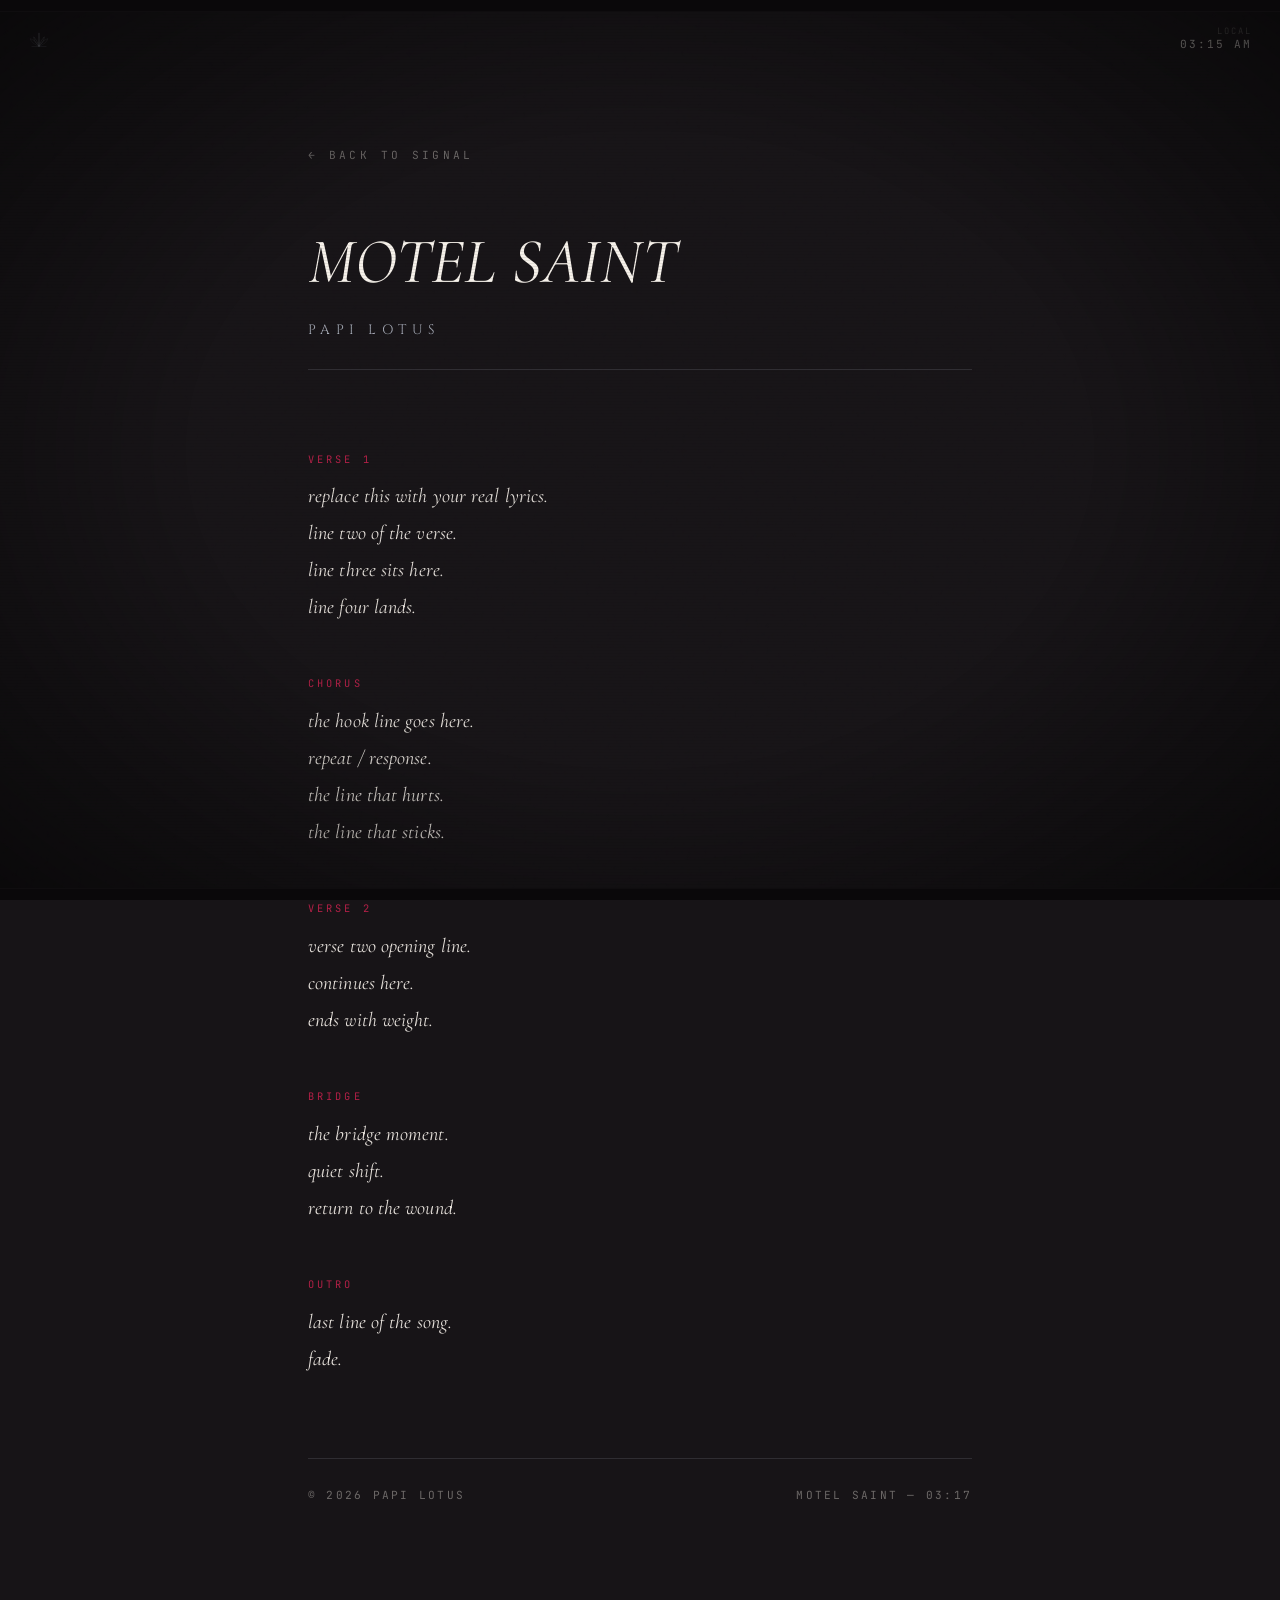
==== docs/lyrics.html @ 9700f956 "Deploy landing page from docs/ for GitHub Pages Unpack the finished PAPI LOTUS site from papilotus-w" ====
<!DOCTYPE html>
<html lang="en">
<head>
  <meta charset="UTF-8" />
  <meta name="viewport" content="width=device-width, initial-scale=1.0" />
  <title>MOTEL SAINT — lyrics · PAPI LOTUS</title>
  <meta name="description" content="Lyrics for MOTEL SAINT by PAPI LOTUS." />
  <link rel="icon" type="image/svg+xml" href="assets/favicon.svg" />
  <link rel="preconnect" href="https://fonts.googleapis.com" />
  <link rel="preconnect" href="https://fonts.gstatic.com" crossorigin />
  <link
    href="https://fonts.googleapis.com/css2?family=Cinzel:wght@300;400;500&family=Cormorant+Garamond:ital,wght@0,300;0,400;0,500;1,300;1,400&family=JetBrains+Mono:wght@200;300;400&display=swap"
    rel="stylesheet"
  />
  <link rel="stylesheet" href="styles.css" />
  <style>
    .lyrics-page {
      padding-top: calc(var(--letterbox-h) + var(--space-2xl));
      padding-bottom: var(--space-2xl);
      max-width: 720px;
      margin: 0 auto;
      padding-left: var(--space-md);
      padding-right: var(--space-md);
    }
    .lyrics-back {
      font-family: var(--font-mono);
      font-size: 0.7rem;
      letter-spacing: 0.3em;
      text-transform: uppercase;
      color: var(--text-muted);
      margin-bottom: var(--space-lg);
      display: inline-flex;
      align-items: center;
      gap: 0.5rem;
      transition: color 0.35s;
    }
    .lyrics-back:hover { color: var(--neon); }
    .lyrics-header {
      margin-bottom: var(--space-xl);
      padding-bottom: var(--space-md);
      border-bottom: 1px solid var(--hairline);
    }
    .lyrics-title {
      font-family: var(--font-display);
      font-style: italic;
      font-weight: 400;
      font-size: clamp(2.4rem, 6vw, 4rem);
      margin: 0 0 var(--space-xs);
      color: var(--bone);
    }
    .lyrics-artist {
      font-family: var(--font-wordmark);
      font-size: 0.85rem;
      letter-spacing: 0.4em;
      color: var(--chrome);
      opacity: 0.85;
    }
    .lyrics-body {
      font-family: var(--font-display);
      font-style: italic;
      font-size: 1.25rem;
      line-height: 1.85;
      color: var(--text);
    }
    .lyrics-body p {
      margin: 0 0 var(--space-lg);
    }
    .lyrics-section {
      font-family: var(--font-mono);
      font-style: normal;
      font-size: 0.65rem;
      letter-spacing: 0.3em;
      text-transform: uppercase;
      color: var(--neon);
      display: block;
      margin-bottom: 0.6rem;
    }
    .lyrics-footer {
      margin-top: var(--space-xl);
      padding-top: var(--space-md);
      border-top: 1px solid var(--hairline);
      font-family: var(--font-mono);
      font-size: 0.7rem;
      letter-spacing: 0.2em;
      text-transform: uppercase;
      color: var(--text-muted);
      display: flex;
      justify-content: space-between;
      flex-wrap: wrap;
      gap: var(--space-sm);
    }
  </style>
</head>
<body>
  <div id="signal-intro" class="signal-intro" aria-hidden="true">
    <div class="signal-noise"></div>
    <div class="signal-label">
      <span class="signal-line">— SIGNAL LOCKED —</span>
      <span class="signal-stamp">03:17 AM</span>
    </div>
  </div>

  <div class="grain" aria-hidden="true"></div>
  <div class="scanlines" aria-hidden="true"></div>
  <div class="vignette" aria-hidden="true"></div>
  <div class="letterbox letterbox-top" aria-hidden="true"></div>
  <div class="letterbox letterbox-bottom" aria-hidden="true"></div>

  <nav class="nav">
    <a href="index.html" class="nav-mark">
      <svg viewBox="0 0 24 24" width="22" height="22" aria-hidden="true">
        <use href="#lotus-icon"></use>
      </svg>
    </a>
    <div class="nav-time">
      <span class="nav-time-label">LOCAL</span>
      <span id="nav-time">03:17 AM</span>
    </div>
  </nav>

  <main class="lyrics-page">
    <a href="index.html" class="lyrics-back">← back to signal</a>

    <header class="lyrics-header">
      <h1 class="lyrics-title">MOTEL SAINT</h1>
      <div class="lyrics-artist">PAPI LOTUS</div>
    </header>

    <!-- =================================================
         Paste your actual lyrics inside <p> tags below.
         Wrap section labels in <span class="lyrics-section">
         Example sections: VERSE 1 / CHORUS / BRIDGE / OUTRO
         ================================================= -->
    <article class="lyrics-body">
      <p>
        <span class="lyrics-section">verse 1</span>
        replace this with your real lyrics.<br />
        line two of the verse.<br />
        line three sits here.<br />
        line four lands.
      </p>

      <p>
        <span class="lyrics-section">chorus</span>
        the hook line goes here.<br />
        repeat / response.<br />
        the line that hurts.<br />
        the line that sticks.
      </p>

      <p>
        <span class="lyrics-section">verse 2</span>
        verse two opening line.<br />
        continues here.<br />
        ends with weight.
      </p>

      <p>
        <span class="lyrics-section">bridge</span>
        the bridge moment.<br />
        quiet shift.<br />
        return to the wound.
      </p>

      <p>
        <span class="lyrics-section">outro</span>
        last line of the song.<br />
        fade.
      </p>
    </article>

    <footer class="lyrics-footer">
      <span>© 2026 PAPI LOTUS</span>
      <span>MOTEL SAINT — 03:17</span>
    </footer>
  </main>

  <svg width="0" height="0" style="position:absolute" aria-hidden="true">
    <symbol id="lotus-icon" viewBox="0 0 100 100">
      <g fill="none" stroke="currentColor" stroke-width="1.3"
         stroke-linecap="round" stroke-linejoin="round">
        <path d="M50 82 C46 65 46 42 50 22 C54 42 54 65 50 82 Z" />
        <path d="M50 82 C36 72 26 56 26 40 C34 50 44 62 50 82 Z" opacity="0.85" />
        <path d="M50 82 C64 72 74 56 74 40 C66 50 56 62 50 82 Z" opacity="0.85" />
        <path d="M50 82 C30 76 14 64 10 48 C24 54 40 64 50 82 Z" opacity="0.6" />
        <path d="M50 82 C70 76 86 64 90 48 C76 54 60 64 50 82 Z" opacity="0.6" />
        <line x1="18" y1="84" x2="82" y2="84" opacity="0.7" />
      </g>
    </symbol>
  </svg>

  <script src="script.js"></script>
</body>
</html>
---- docs/styles.css ----
/* ============================================================
   PAPI LOTUS — landing page
   Aesthetic: luxury noir editorial / late-night broadcast
   ============================================================ */

:root {
  /* Brand palette (from branding bible) */
  --black: #0a080a;
  --black-soft: #171417;
  --black-mid: #1e181e;
  --wine: #54162D;
  --wine-deep: #3a0e1f;
  --neon: #B32047;
  --chrome: #BFC5D2;
  --gold: #D59631;
  --bone: #F6F1EA;

  /* Functional */
  --bg-deep: var(--black);
  --bg: var(--black-soft);
  --bg-elev: var(--black-mid);
  --text: rgba(246, 241, 234, 0.92);
  --text-mid: rgba(246, 241, 234, 0.62);
  --text-muted: rgba(246, 241, 234, 0.38);
  --text-dim: rgba(246, 241, 234, 0.18);
  --hairline: rgba(191, 197, 210, 0.14);
  --hairline-bright: rgba(191, 197, 210, 0.32);

  /* Typography */
  --font-wordmark: 'Cinzel', 'Times New Roman', serif;
  --font-display: 'Cormorant Garamond', 'Times New Roman', serif;
  --font-mono: 'JetBrains Mono', 'SF Mono', monospace;

  /* Spacing scale */
  --space-xs: 0.5rem;
  --space-sm: 1rem;
  --space-md: 1.75rem;
  --space-lg: 3rem;
  --space-xl: 5rem;
  --space-2xl: 8rem;

  /* Layout */
  --max-content: 1200px;
  --letterbox-h: 12px;
}

/* ============================================================
   Reset + base
   ============================================================ */

*, *::before, *::after { box-sizing: border-box; }

html {
  background: var(--bg-deep);
  scroll-behavior: smooth;
  -webkit-font-smoothing: antialiased;
  -moz-osx-font-smoothing: grayscale;
}

body {
  margin: 0;
  background: var(--bg);
  color: var(--text);
  font-family: var(--font-display);
  font-weight: 400;
  font-size: 18px;
  line-height: 1.55;
  letter-spacing: 0.005em;
  overflow-x: hidden;
  min-height: 100vh;
}

img, svg, video, iframe { display: block; max-width: 100%; }
a { color: inherit; text-decoration: none; }
button { font-family: inherit; cursor: pointer; }
input, button { font-family: inherit; }

::selection { background: var(--wine); color: var(--bone); }

/* ============================================================
   Atmospheric layers — grain, scanlines, vignette, letterbox
   These sit above everything; ignore pointer events.
   ============================================================ */

.grain {
  position: fixed;
  inset: 0;
  z-index: 100;
  pointer-events: none;
  opacity: 0.06;
  mix-blend-mode: overlay;
  background-image: url("data:image/svg+xml;utf8,<svg viewBox='0 0 200 200' xmlns='http://www.w3.org/2000/svg'><filter id='n'><feTurbulence type='fractalNoise' baseFrequency='0.85' numOctaves='2' stitchTiles='stitch'/></filter><rect width='100%25' height='100%25' filter='url(%23n)' opacity='0.9'/></svg>");
  animation: grain-shift 8s steps(8) infinite;
}

@keyframes grain-shift {
  0%   { transform: translate(0, 0); }
  10%  { transform: translate(-2%, -3%); }
  20%  { transform: translate(-4%,  2%); }
  30%  { transform: translate( 3%, -4%); }
  40%  { transform: translate(-3%,  3%); }
  50%  { transform: translate(-1%,  2%); }
  60%  { transform: translate( 4%, -1%); }
  70%  { transform: translate(-3%, -2%); }
  80%  { transform: translate( 2%,  4%); }
  90%  { transform: translate(-2%,  1%); }
  100% { transform: translate(0, 0); }
}

.scanlines {
  position: fixed;
  inset: 0;
  z-index: 99;
  pointer-events: none;
  background: repeating-linear-gradient(
    to bottom,
    transparent 0 2px,
    rgba(0, 0, 0, 0.18) 2px 3px
  );
  opacity: 0.4;
  mix-blend-mode: multiply;
}

.vignette {
  position: fixed;
  inset: 0;
  z-index: 98;
  pointer-events: none;
  background: radial-gradient(
    ellipse at center,
    transparent 50%,
    rgba(0, 0, 0, 0.6) 100%
  );
}

.letterbox {
  position: fixed;
  left: 0;
  right: 0;
  height: var(--letterbox-h);
  background: var(--black);
  z-index: 101;
  pointer-events: none;
  border-bottom: 1px solid rgba(255, 255, 255, 0.02);
}
.letterbox-top { top: 0; }
.letterbox-bottom { bottom: 0; border-top: 1px solid rgba(255, 255, 255, 0.02); border-bottom: 0; }

/* ============================================================
   Intro overlay (TV-static lock then fade out)
   ============================================================ */

.signal-intro {
  position: fixed;
  inset: 0;
  z-index: 200;
  background: var(--black);
  display: flex;
  align-items: center;
  justify-content: center;
  animation: signal-fade 1.6s ease-out 1.2s forwards;
}

.signal-noise {
  position: absolute;
  inset: 0;
  background-image: url("data:image/svg+xml;utf8,<svg viewBox='0 0 100 100' xmlns='http://www.w3.org/2000/svg'><filter id='n'><feTurbulence type='fractalNoise' baseFrequency='3' numOctaves='3' stitchTiles='stitch'/></filter><rect width='100%25' height='100%25' filter='url(%23n)'/></svg>");
  opacity: 0.7;
  mix-blend-mode: screen;
  animation: noise-flicker 0.08s steps(4) infinite;
}

@keyframes noise-flicker {
  0%   { transform: translate(0, 0); }
  25%  { transform: translate(-3%, 1%); }
  50%  { transform: translate(2%, -3%); }
  75%  { transform: translate(-2%, 2%); }
  100% { transform: translate(1%, -1%); }
}

.signal-label {
  position: relative;
  z-index: 2;
  text-align: center;
  font-family: var(--font-mono);
  text-transform: uppercase;
  color: var(--bone);
}
.signal-line {
  display: block;
  font-size: 0.85rem;
  letter-spacing: 0.4em;
  opacity: 0.8;
}
.signal-stamp {
  display: block;
  margin-top: var(--space-xs);
  font-size: 1.5rem;
  letter-spacing: 0.18em;
  font-weight: 300;
  color: var(--neon);
  animation: stamp-pulse 0.8s ease-in-out infinite alternate;
}
@keyframes stamp-pulse {
  from { opacity: 0.6; text-shadow: 0 0 4px var(--neon); }
  to   { opacity: 1;   text-shadow: 0 0 18px var(--neon); }
}

@keyframes signal-fade {
  to { opacity: 0; visibility: hidden; }
}

/* ============================================================
   Nav
   ============================================================ */

.nav {
  position: fixed;
  top: calc(var(--letterbox-h) + 14px);
  left: 0;
  right: 0;
  z-index: 50;
  display: flex;
  justify-content: space-between;
  align-items: center;
  padding: 0 var(--space-md);
  pointer-events: none;
}
.nav > * { pointer-events: auto; }

.nav-mark {
  color: var(--chrome);
  opacity: 0.65;
  transition: opacity 0.4s ease, color 0.4s ease;
}
.nav-mark:hover { opacity: 1; color: var(--neon); }

.nav-time {
  display: flex;
  flex-direction: column;
  align-items: flex-end;
  font-family: var(--font-mono);
  font-size: 0.7rem;
  letter-spacing: 0.18em;
  text-transform: uppercase;
  color: var(--text-muted);
  line-height: 1.3;
}
.nav-time-label {
  font-size: 0.55rem;
  opacity: 0.6;
}
#nav-time {
  color: var(--text-mid);
  font-variant-numeric: tabular-nums;
}

/* ============================================================
   Layout container & section spacing
   ============================================================ */

main { display: block; }

section,
.footer {
  padding: var(--space-2xl) var(--space-md);
  max-width: var(--max-content);
  margin: 0 auto;
  position: relative;
}

.section-marker {
  display: flex;
  align-items: center;
  gap: var(--space-sm);
  margin-bottom: var(--space-xl);
  font-family: var(--font-mono);
  text-transform: uppercase;
  font-size: 0.7rem;
  letter-spacing: 0.3em;
  color: var(--text-muted);
}
.marker-num {
  color: var(--neon);
  font-weight: 400;
}
.marker-line {
  flex: 0 0 60px;
  height: 1px;
  background: var(--hairline-bright);
}
.marker-label { color: var(--text-mid); }

/* ============================================================
   HERO
   ============================================================ */

.hero {
  min-height: 100vh;
  padding-top: calc(var(--letterbox-h) + var(--space-2xl));
  padding-bottom: var(--space-2xl);
  display: flex;
  flex-direction: column;
  justify-content: center;
  align-items: center;
  text-align: center;
  position: relative;
  overflow: hidden;
  max-width: none;
}

.hero-bg {
  position: absolute;
  inset: 0;
  z-index: 0;
  pointer-events: none;
}
.hero-glow {
  position: absolute;
  width: 65vw;
  height: 65vw;
  max-width: 900px;
  max-height: 900px;
  left: 50%;
  top: 55%;
  transform: translate(-50%, -50%);
  background: radial-gradient(
    circle,
    var(--wine) 0%,
    var(--wine-deep) 35%,
    transparent 70%
  );
  filter: blur(80px);
  opacity: 0.55;
  animation: glow-breathe 6s ease-in-out infinite alternate;
}
.hero-glow-2 {
  width: 35vw;
  height: 35vw;
  max-width: 500px;
  max-height: 500px;
  background: radial-gradient(circle, var(--neon) 0%, transparent 60%);
  opacity: 0.18;
  top: 30%;
  left: 30%;
  filter: blur(60px);
  animation-duration: 8s;
  animation-direction: alternate-reverse;
}
@keyframes glow-breathe {
  from { opacity: 0.4; transform: translate(-50%, -50%) scale(0.95); }
  to   { opacity: 0.7; transform: translate(-50%, -50%) scale(1.05); }
}

.hero-content {
  position: relative;
  z-index: 2;
  width: 100%;
  max-width: 900px;
  margin: 0 auto;
  padding: 0 var(--space-md);
  animation: hero-reveal 1.4s ease-out 1.8s both;
}
@keyframes hero-reveal {
  from { opacity: 0; transform: translateY(20px); }
  to   { opacity: 1; transform: translateY(0); }
}

.hero-meta {
  display: flex;
  align-items: center;
  justify-content: center;
  gap: var(--space-sm);
  font-family: var(--font-mono);
  font-size: 0.7rem;
  letter-spacing: 0.4em;
  text-transform: uppercase;
  color: var(--text-muted);
  margin-bottom: var(--space-lg);
}
.meta-line {
  flex: 0 0 40px;
  height: 1px;
  background: var(--hairline-bright);
}
.meta-text { color: var(--neon); }

.wordmark {
  font-family: var(--font-wordmark);
  font-weight: 300;
  font-size: clamp(2.4rem, 9.5vw, 6rem);
  letter-spacing: 0.15em;
  margin: 0 0 var(--space-md) 0;
  color: var(--bone);
  display: flex;
  justify-content: center;
  flex-wrap: wrap;
  text-shadow: 0 0 30px rgba(179, 32, 71, 0.25);
}
.wordmark span {
  display: inline-block;
  animation: letter-drift 4s ease-in-out infinite;
}
.wordmark span:nth-child(odd) { animation-delay: 0.2s; }
.wordmark span:nth-child(3n) { animation-delay: 0.4s; }
.wordmark span:nth-child(5n) { animation-delay: 0.6s; }
.wordmark-space { width: 0.35em; }

@keyframes letter-drift {
  0%, 100% { transform: translateY(0); }
  50%      { transform: translateY(-2px); }
}

.hero-tagline {
  font-family: var(--font-display);
  font-style: italic;
  font-weight: 300;
  font-size: clamp(1rem, 2.2vw, 1.4rem);
  color: var(--text-mid);
  margin-bottom: var(--space-xl);
  letter-spacing: 0.04em;
}
.tagline-em {
  color: var(--bone);
  font-style: italic;
}

.hero-actions {
  display: flex;
  gap: var(--space-sm);
  justify-content: center;
  flex-wrap: wrap;
}

/* Buttons */
.btn {
  display: inline-flex;
  align-items: center;
  gap: 0.7rem;
  padding: 0.95rem 1.7rem;
  font-family: var(--font-mono);
  font-weight: 300;
  font-size: 0.78rem;
  letter-spacing: 0.28em;
  text-transform: uppercase;
  border: 1px solid var(--hairline-bright);
  background: transparent;
  color: var(--text);
  transition: all 0.4s cubic-bezier(0.22, 1, 0.36, 1);
  position: relative;
  overflow: hidden;
}
.btn::before {
  content: "";
  position: absolute;
  inset: 0;
  background: var(--wine);
  transform: translateX(-101%);
  transition: transform 0.5s cubic-bezier(0.22, 1, 0.36, 1);
  z-index: 0;
}
.btn:hover::before { transform: translateX(0); }
.btn > * { position: relative; z-index: 1; }
.btn:hover {
  border-color: var(--neon);
  color: var(--bone);
}
.btn-primary {
  background: var(--bone);
  color: var(--black);
  border-color: var(--bone);
}
.btn-primary::before { background: var(--neon); }
.btn-primary:hover { color: var(--bone); border-color: var(--neon); }
.btn-arrow {
  transition: transform 0.4s ease;
  display: inline-block;
}
.btn:hover .btn-arrow { transform: translateX(4px); }

.scroll-indicator {
  position: absolute;
  bottom: calc(var(--letterbox-h) + 24px);
  left: 50%;
  transform: translateX(-50%);
  display: flex;
  flex-direction: column;
  align-items: center;
  gap: 12px;
  font-family: var(--font-mono);
  font-size: 0.65rem;
  letter-spacing: 0.35em;
  text-transform: uppercase;
  color: var(--text-muted);
  z-index: 2;
  animation: scroll-fade 1s ease-out 3s both;
}
@keyframes scroll-fade {
  from { opacity: 0; }
  to   { opacity: 1; }
}
.scroll-line {
  width: 1px;
  height: 40px;
  background: linear-gradient(to bottom, var(--hairline-bright), transparent);
  animation: scroll-pulse 2s ease-in-out infinite;
}
@keyframes scroll-pulse {
  0%, 100% { opacity: 0.4; transform: scaleY(0.8); }
  50%      { opacity: 1;   transform: scaleY(1.1); }
}

/* ============================================================
   RELEASE
   ============================================================ */

.release-grid {
  display: grid;
  grid-template-columns: 1fr 1.3fr;
  gap: var(--space-xl);
  align-items: start;
}

/* Cover frame */
.cover-frame {
  position: relative;
}
.cover-art {
  aspect-ratio: 1;
  position: relative;
  border: 1px solid var(--hairline-bright);
  overflow: hidden;
  background: var(--black);
  margin-bottom: var(--space-md);
}
.cover-bg {
  position: absolute;
  inset: 0;
  background:
    radial-gradient(ellipse at 30% 25%, rgba(179, 32, 71, 0.35) 0%, transparent 55%),
    radial-gradient(ellipse at 70% 80%, var(--wine-deep) 0%, transparent 60%),
    linear-gradient(135deg, var(--black) 0%, var(--black-soft) 100%);
}
.cover-lotus {
  position: absolute;
  top: 50%;
  left: 50%;
  transform: translate(-50%, -52%);
  width: 60%;
  max-width: 240px;
  color: var(--neon);
  opacity: 0.85;
  filter: drop-shadow(0 0 20px rgba(179, 32, 71, 0.4));
}
.cover-text {
  position: absolute;
  left: 0;
  right: 0;
  bottom: 8%;
  text-align: center;
  z-index: 2;
}
.cover-mark {
  font-family: var(--font-wordmark);
  font-size: 0.7rem;
  letter-spacing: 0.55em;
  color: var(--chrome);
  opacity: 0.85;
  margin-bottom: 0.4rem;
  text-indent: 0.55em;
}
.cover-title {
  font-family: var(--font-display);
  font-style: italic;
  font-size: clamp(1.1rem, 2vw, 1.5rem);
  letter-spacing: 0.2em;
  color: var(--bone);
  text-transform: uppercase;
}
.cover-grain {
  position: absolute;
  inset: 0;
  background-image: url("data:image/svg+xml;utf8,<svg viewBox='0 0 200 200' xmlns='http://www.w3.org/2000/svg'><filter id='n'><feTurbulence type='fractalNoise' baseFrequency='0.9' numOctaves='2' stitchTiles='stitch'/></filter><rect width='100%25' height='100%25' filter='url(%23n)' opacity='0.7'/></svg>");
  opacity: 0.18;
  mix-blend-mode: overlay;
  pointer-events: none;
}

.cover-meta {
  font-family: var(--font-mono);
  font-size: 0.65rem;
  text-transform: uppercase;
  letter-spacing: 0.2em;
}
.cover-meta-row {
  display: flex;
  justify-content: space-between;
  padding: 0.55rem 0;
  border-bottom: 1px solid var(--hairline);
  color: var(--text-muted);
}
.cover-meta-row span:last-child { color: var(--text); }

/* Release info column */
.release-info { padding-top: var(--space-xs); }
.release-title {
  font-family: var(--font-display);
  font-style: italic;
  font-weight: 400;
  font-size: clamp(2.2rem, 5vw, 3.5rem);
  margin: 0 0 var(--space-sm);
  color: var(--bone);
  letter-spacing: 0.02em;
}
.release-desc {
  font-size: 1.15rem;
  font-style: italic;
  color: var(--text-mid);
  margin: 0 0 var(--space-lg);
  max-width: 480px;
}

.video-frame {
  aspect-ratio: 16 / 9;
  position: relative;
  margin-bottom: var(--space-md);
  border: 1px solid var(--hairline-bright);
  overflow: hidden;
  background: var(--black);
}
.video-iframe { width: 100%; height: 100%; border: 0; }
.video-placeholder {
  position: relative;
  width: 100%;
  height: 100%;
  display: flex;
  flex-direction: column;
  align-items: center;
  justify-content: center;
  background:
    radial-gradient(ellipse at center, rgba(84, 22, 45, 0.5), transparent 70%),
    var(--black);
  color: var(--text-mid);
}
.video-noise {
  position: absolute;
  inset: 0;
  background-image: url("data:image/svg+xml;utf8,<svg viewBox='0 0 100 100' xmlns='http://www.w3.org/2000/svg'><filter id='n'><feTurbulence type='fractalNoise' baseFrequency='2' numOctaves='3' stitchTiles='stitch'/></filter><rect width='100%25' height='100%25' filter='url(%23n)' opacity='0.5'/></svg>");
  opacity: 0.15;
  animation: noise-flicker 0.12s steps(3) infinite;
}
.play-icon {
  width: 60px;
  height: 60px;
  margin-bottom: var(--space-sm);
  color: var(--bone);
  opacity: 0.75;
  filter: drop-shadow(0 0 12px rgba(179, 32, 71, 0.5));
}
.video-label {
  font-family: var(--font-mono);
  font-size: 0.7rem;
  letter-spacing: 0.3em;
  text-transform: uppercase;
}

.smart-links {
  display: grid;
  grid-template-columns: 1fr 1fr;
  gap: 1px;
  background: var(--hairline);
  border: 1px solid var(--hairline);
  margin-bottom: var(--space-lg);
}
.smart-link {
  background: var(--bg);
  padding: 1rem 1.2rem;
  display: flex;
  justify-content: space-between;
  align-items: center;
  font-family: var(--font-mono);
  font-size: 0.78rem;
  letter-spacing: 0.16em;
  text-transform: uppercase;
  color: var(--text);
  transition: background 0.35s ease, color 0.35s ease;
}
.smart-link:hover {
  background: var(--wine-deep);
  color: var(--bone);
}
.smart-link-hot {
  background: var(--wine);
  color: var(--bone);
}
.smart-link-hot:hover { background: var(--neon); }
.link-arrow { color: var(--text-muted); transition: transform 0.35s ease, color 0.35s ease; }
.smart-link:hover .link-arrow { color: var(--neon); transform: translate(3px, -3px); }
.smart-link-hot .link-arrow { color: var(--bone); }

.lyrics-link {
  display: inline-flex;
  align-items: center;
  gap: 0.5rem;
  font-family: var(--font-display);
  font-style: italic;
  font-size: 1.05rem;
  color: var(--chrome);
  border-bottom: 1px solid var(--hairline-bright);
  padding-bottom: 0.3rem;
  transition: color 0.35s, border-color 0.35s;
}
.lyrics-link:hover { color: var(--neon); border-color: var(--neon); }
.lyrics-arrow { transition: transform 0.35s ease; }
.lyrics-link:hover .lyrics-arrow { transform: translateX(4px); }

/* ============================================================
   SIGNAL FEED
   ============================================================ */

.signal-grid {
  display: grid;
  grid-template-columns: repeat(3, 1fr);
  gap: 1px;
  background: var(--hairline);
  border: 1px solid var(--hairline);
}
.signal-tile {
  --tile-tone: var(--wine);
  aspect-ratio: 1;
  position: relative;
  background: var(--bg);
  overflow: hidden;
  display: block;
  transition: transform 0.5s cubic-bezier(0.22, 1, 0.36, 1);
}
.signal-tile-inner {
  position: absolute;
  inset: 0;
  background:
    radial-gradient(ellipse at center, var(--tile-tone) 0%, transparent 60%),
    var(--black-soft);
  transition: opacity 0.5s ease;
}
.signal-tile-inner::after {
  content: "";
  position: absolute;
  inset: 0;
  background-image: url("data:image/svg+xml;utf8,<svg viewBox='0 0 100 100' xmlns='http://www.w3.org/2000/svg'><filter id='n'><feTurbulence type='fractalNoise' baseFrequency='1.5' numOctaves='2' stitchTiles='stitch'/></filter><rect width='100%25' height='100%25' filter='url(%23n)' opacity='0.6'/></svg>");
  opacity: 0.25;
  mix-blend-mode: overlay;
}
.signal-tile-meta {
  position: absolute;
  top: var(--space-sm);
  left: var(--space-sm);
  font-family: var(--font-mono);
  font-size: 0.62rem;
  letter-spacing: 0.18em;
  color: var(--text-muted);
  z-index: 2;
}
.signal-tile-label {
  position: absolute;
  bottom: var(--space-sm);
  left: var(--space-sm);
  font-family: var(--font-display);
  font-style: italic;
  font-size: 1rem;
  color: var(--text);
  z-index: 2;
  opacity: 0.85;
  transition: color 0.4s, opacity 0.4s;
}
.signal-tile:hover { transform: scale(0.98); }
.signal-tile:hover .signal-tile-inner { opacity: 0.7; }
.signal-tile:hover .signal-tile-label { color: var(--neon); opacity: 1; }

/* ============================================================
   AFTERHOURS LIST
   ============================================================ */

.afterhours-content {
  max-width: 640px;
  margin: 0 auto;
  text-align: center;
}
.afterhours-title {
  font-family: var(--font-display);
  font-weight: 300;
  font-size: clamp(2rem, 5vw, 3.2rem);
  line-height: 1.15;
  margin: 0 0 var(--space-md);
  color: var(--bone);
}
.afterhours-title em {
  font-style: italic;
  color: var(--neon);
}
.afterhours-desc {
  font-size: 1.1rem;
  font-style: italic;
  color: var(--text-mid);
  margin: 0 0 var(--space-lg);
}
.email-form {
  margin-top: var(--space-md);
}
.form-row {
  display: flex;
  border: 1px solid var(--hairline-bright);
  transition: border-color 0.35s ease;
}
.form-row:focus-within { border-color: var(--neon); }
.email-form input {
  flex: 1;
  background: transparent;
  border: 0;
  outline: 0;
  padding: 1.15rem 1.3rem;
  color: var(--text);
  font-family: var(--font-display);
  font-size: 1rem;
  font-style: italic;
}
.email-form input::placeholder { color: var(--text-muted); font-style: italic; }
.email-form button {
  background: var(--bone);
  color: var(--black);
  border: 0;
  padding: 0 1.5rem;
  font-family: var(--font-mono);
  font-size: 0.78rem;
  letter-spacing: 0.28em;
  text-transform: uppercase;
  display: inline-flex;
  align-items: center;
  gap: 0.6rem;
  transition: background 0.35s ease, color 0.35s ease;
}
.email-form button:hover { background: var(--neon); color: var(--bone); }
.email-form button .btn-arrow { transition: transform 0.35s ease; }
.email-form button:hover .btn-arrow { transform: translateX(4px); }
.form-note {
  margin-top: var(--space-sm);
  font-family: var(--font-mono);
  font-size: 0.62rem;
  letter-spacing: 0.2em;
  text-transform: uppercase;
  color: var(--text-muted);
}
.form-success {
  margin-top: var(--space-md);
  padding: var(--space-sm);
  border: 1px solid var(--neon);
  color: var(--bone);
  font-family: var(--font-mono);
  font-size: 0.78rem;
  letter-spacing: 0.18em;
  text-transform: uppercase;
}

/* ============================================================
   FOOTER
   ============================================================ */

.footer {
  padding-bottom: calc(var(--letterbox-h) + var(--space-xl));
}
.footer-grid {
  display: grid;
  grid-template-columns: 1fr 1fr 1.5fr;
  gap: var(--space-lg);
  margin-bottom: var(--space-xl);
}
.footer-block {
  display: flex;
  flex-direction: column;
  gap: 0.7rem;
}
.footer-label {
  font-family: var(--font-mono);
  font-size: 0.65rem;
  letter-spacing: 0.3em;
  text-transform: uppercase;
  color: var(--text-muted);
  margin-bottom: 0.3rem;
}
.footer-link {
  font-family: var(--font-display);
  font-style: italic;
  font-size: 1.1rem;
  color: var(--text);
  width: max-content;
  border-bottom: 1px solid transparent;
  padding-bottom: 1px;
  transition: color 0.35s, border-color 0.35s;
}
.footer-link:hover { color: var(--neon); border-color: var(--neon); }
.footer-email { font-size: 1rem; word-break: break-word; }
.footer-meta {
  font-family: var(--font-mono);
  font-size: 0.7rem;
  color: var(--text-muted);
  font-style: italic;
  letter-spacing: 0.05em;
  margin-top: 0.3rem;
}

.footer-bottom {
  display: flex;
  justify-content: space-between;
  align-items: center;
  padding-top: var(--space-md);
  border-top: 1px solid var(--hairline);
  font-family: var(--font-mono);
  font-size: 0.65rem;
  letter-spacing: 0.22em;
  text-transform: uppercase;
  color: var(--text-muted);
}
.signal-indicator {
  display: flex;
  align-items: center;
  gap: 0.6rem;
  color: var(--text-mid);
}
.signal-dot {
  width: 8px;
  height: 8px;
  border-radius: 50%;
  background: var(--neon);
  box-shadow: 0 0 10px var(--neon);
  animation: dot-pulse 1.4s ease-in-out infinite;
}
@keyframes dot-pulse {
  0%, 100% { opacity: 1;   transform: scale(1); }
  50%      { opacity: 0.4; transform: scale(0.85); }
}
.copyright { color: var(--text-muted); }

/* ============================================================
   Reveal on scroll
   ============================================================ */

.reveal {
  opacity: 0;
  transform: translateY(24px);
  transition: opacity 0.9s cubic-bezier(0.22, 1, 0.36, 1),
              transform 0.9s cubic-bezier(0.22, 1, 0.36, 1);
}
.reveal.in-view {
  opacity: 1;
  transform: translateY(0);
}

/* ============================================================
   RESPONSIVE
   ============================================================ */

@media (max-width: 880px) {
  body { font-size: 16px; }
  section,
  .footer {
    padding: var(--space-xl) var(--space-md);
  }
  .release-grid {
    grid-template-columns: 1fr;
    gap: var(--space-lg);
  }
  .cover-art { max-width: 420px; margin: 0 auto var(--space-md); }
  .cover-meta { max-width: 420px; margin: 0 auto; }
  .release-info { text-align: left; }
  .signal-grid { grid-template-columns: repeat(2, 1fr); }
  .footer-grid {
    grid-template-columns: 1fr 1fr;
    gap: var(--space-md);
  }
  .footer-block:nth-child(3) { grid-column: 1 / -1; }
  .footer-bottom {
    flex-direction: column;
    gap: var(--space-sm);
    text-align: center;
  }
  .nav { padding: 0 var(--space-sm); }
}

@media (max-width: 540px) {
  :root { --letterbox-h: 8px; }
  section,
  .footer { padding: var(--space-lg) var(--space-sm); }
  .hero { padding-top: calc(var(--letterbox-h) + var(--space-xl)); }
  .hero-actions { flex-direction: column; align-items: stretch; }
  .btn { justify-content: center; }
  .smart-links { grid-template-columns: 1fr; }
  .signal-grid { grid-template-columns: 1fr 1fr; }
  .form-row { flex-direction: column; gap: 1px; background: var(--hairline-bright); }
  .email-form input { background: var(--bg); }
  .email-form button { background: var(--bone); justify-content: center; padding: 1rem; }
  .nav-time { font-size: 0.6rem; }
}

/* Reduced motion */
@media (prefers-reduced-motion: reduce) {
  *, *::before, *::after {
    animation-duration: 0.001s !important;
    animation-iteration-count: 1 !important;
    transition-duration: 0.001s !important;
  }
  .signal-intro { animation: signal-fade 0.3s ease-out 0.3s forwards; }
}
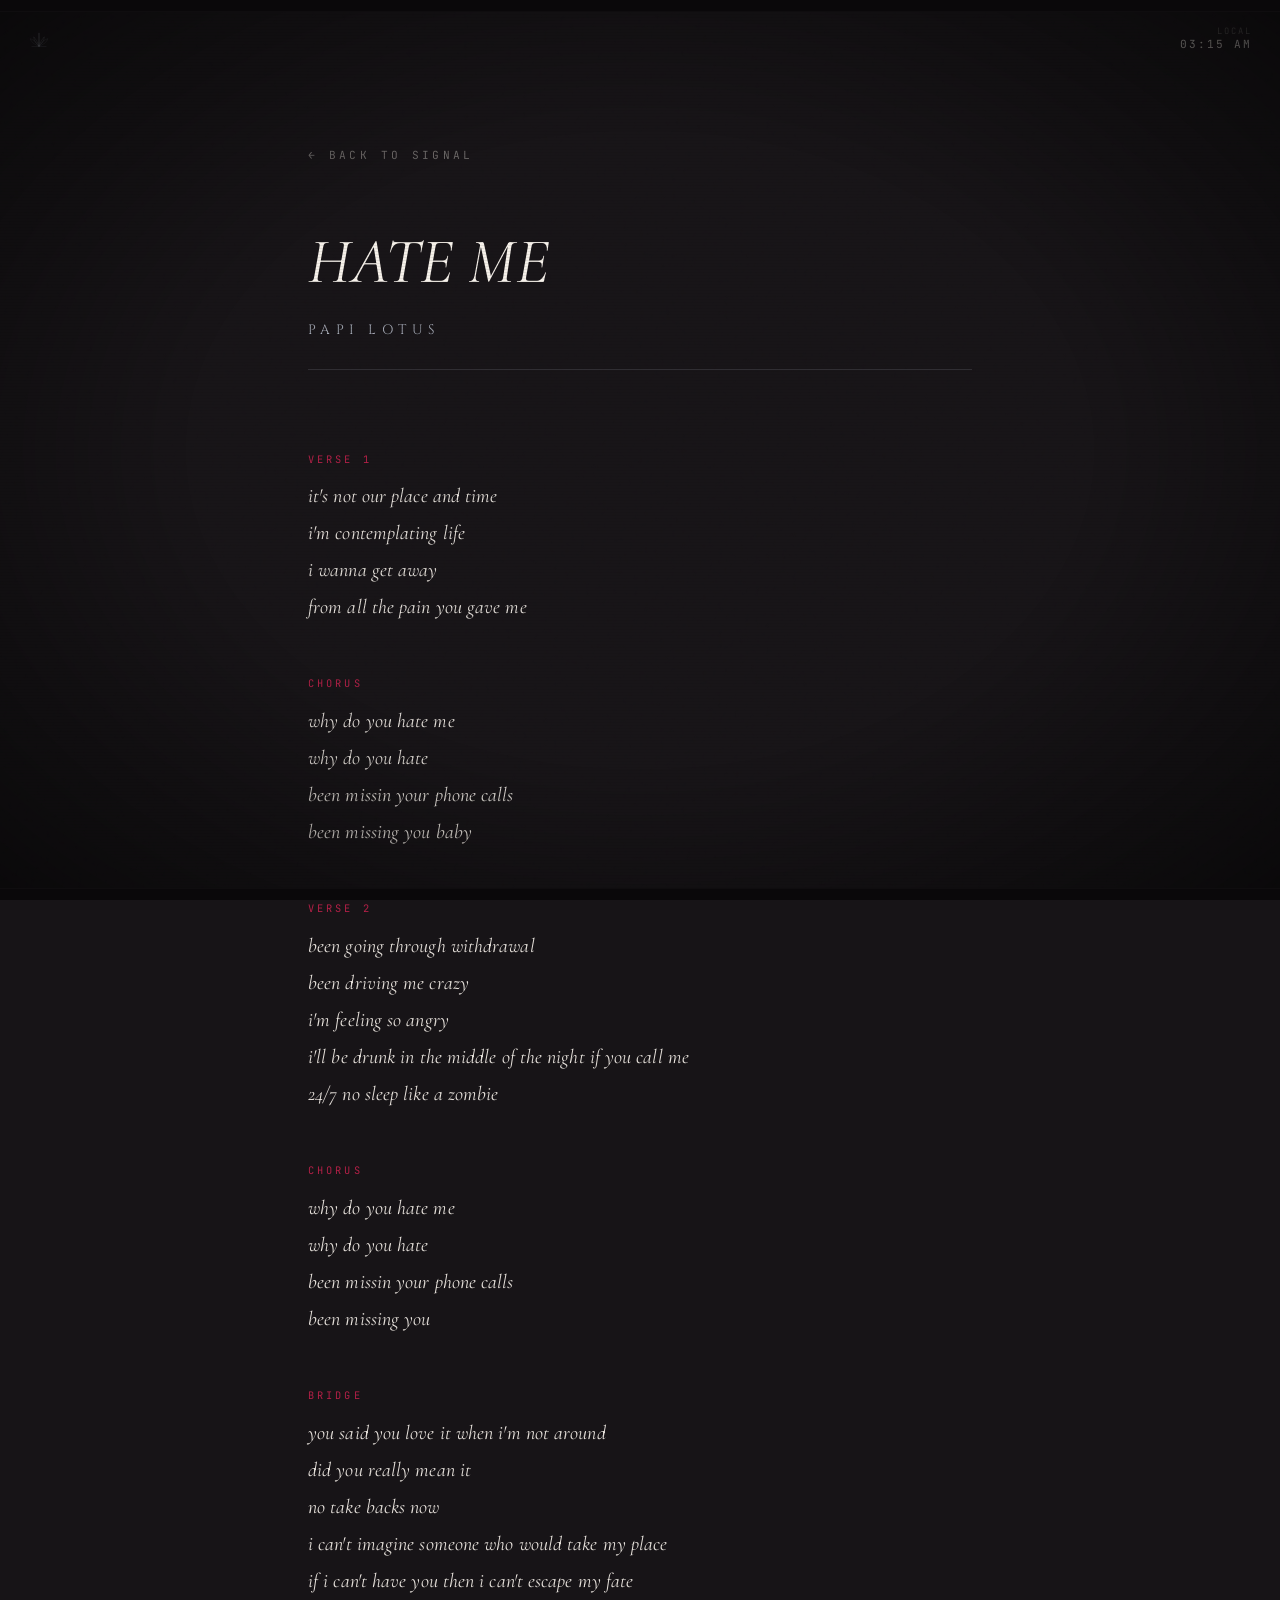
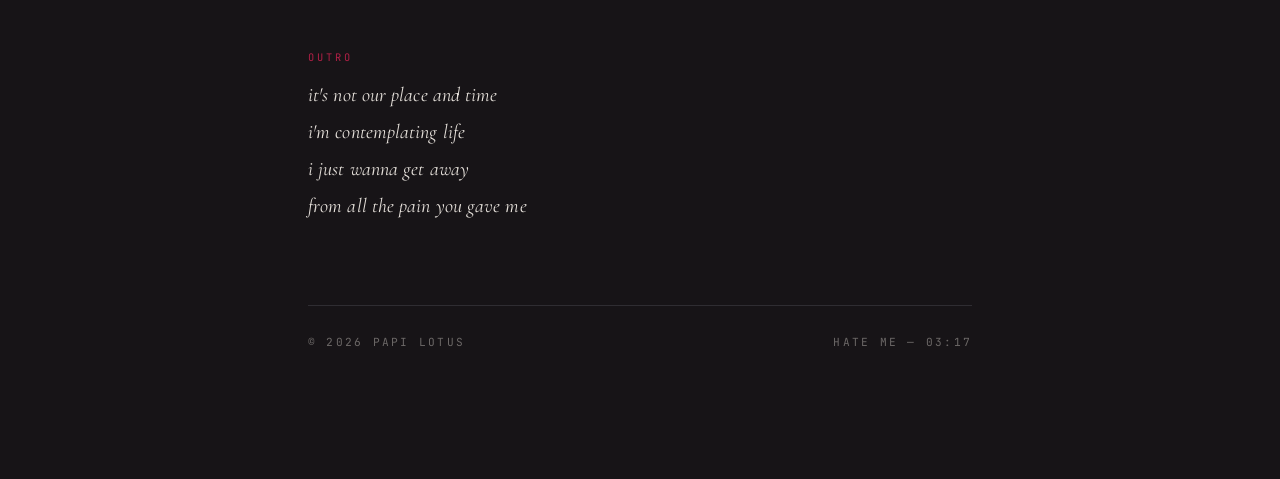
==== commit 06331197: "Add HATE ME lyrics and retitle lyrics page Replaces placeholder lyric blocks with the real "Hate Me"" ====
--- a/docs/lyrics.html
+++ b/docs/lyrics.html
@@ -3,8 +3,8 @@
 <head>
   <meta charset="UTF-8" />
   <meta name="viewport" content="width=device-width, initial-scale=1.0" />
-  <title>MOTEL SAINT — lyrics · PAPI LOTUS</title>
-  <meta name="description" content="Lyrics for MOTEL SAINT by PAPI LOTUS." />
+  <title>HATE ME — lyrics · PAPI LOTUS</title>
+  <meta name="description" content="Lyrics for HATE ME by PAPI LOTUS." />
   <link rel="icon" type="image/svg+xml" href="assets/favicon.svg" />
   <link rel="preconnect" href="https://fonts.googleapis.com" />
   <link rel="preconnect" href="https://fonts.gstatic.com" crossorigin />
@@ -122,56 +122,65 @@
     <a href="index.html" class="lyrics-back">← back to signal</a>
 
     <header class="lyrics-header">
-      <h1 class="lyrics-title">MOTEL SAINT</h1>
+      <h1 class="lyrics-title">HATE ME</h1>
       <div class="lyrics-artist">PAPI LOTUS</div>
     </header>
 
-    <!-- =================================================
-         Paste your actual lyrics inside <p> tags below.
-         Wrap section labels in <span class="lyrics-section">
-         Example sections: VERSE 1 / CHORUS / BRIDGE / OUTRO
-         ================================================= -->
     <article class="lyrics-body">
       <p>
         <span class="lyrics-section">verse 1</span>
-        replace this with your real lyrics.<br />
-        line two of the verse.<br />
-        line three sits here.<br />
-        line four lands.
+        it's not our place and time<br />
+        i'm contemplating life<br />
+        i wanna get away<br />
+        from all the pain you gave me
       </p>
 
       <p>
         <span class="lyrics-section">chorus</span>
-        the hook line goes here.<br />
-        repeat / response.<br />
-        the line that hurts.<br />
-        the line that sticks.
+        why do you hate me<br />
+        why do you hate<br />
+        been missin your phone calls<br />
+        been missing you baby
       </p>
 
       <p>
         <span class="lyrics-section">verse 2</span>
-        verse two opening line.<br />
-        continues here.<br />
-        ends with weight.
+        been going through withdrawal<br />
+        been driving me crazy<br />
+        i'm feeling so angry<br />
+        i'll be drunk in the middle of the night if you call me<br />
+        24/7 no sleep like a zombie
+      </p>
+
+      <p>
+        <span class="lyrics-section">chorus</span>
+        why do you hate me<br />
+        why do you hate<br />
+        been missin your phone calls<br />
+        been missing you
       </p>
 
       <p>
         <span class="lyrics-section">bridge</span>
-        the bridge moment.<br />
-        quiet shift.<br />
-        return to the wound.
+        you said you love it when i'm not around<br />
+        did you really mean it<br />
+        no take backs now<br />
+        i can't imagine someone who would take my place<br />
+        if i can't have you then i can't escape my fate
       </p>
 
       <p>
         <span class="lyrics-section">outro</span>
-        last line of the song.<br />
-        fade.
+        it's not our place and time<br />
+        i'm contemplating life<br />
+        i just wanna get away<br />
+        from all the pain you gave me
       </p>
     </article>
 
     <footer class="lyrics-footer">
       <span>© 2026 PAPI LOTUS</span>
-      <span>MOTEL SAINT — 03:17</span>
+      <span>HATE ME — 03:17</span>
     </footer>
   </main>
 
